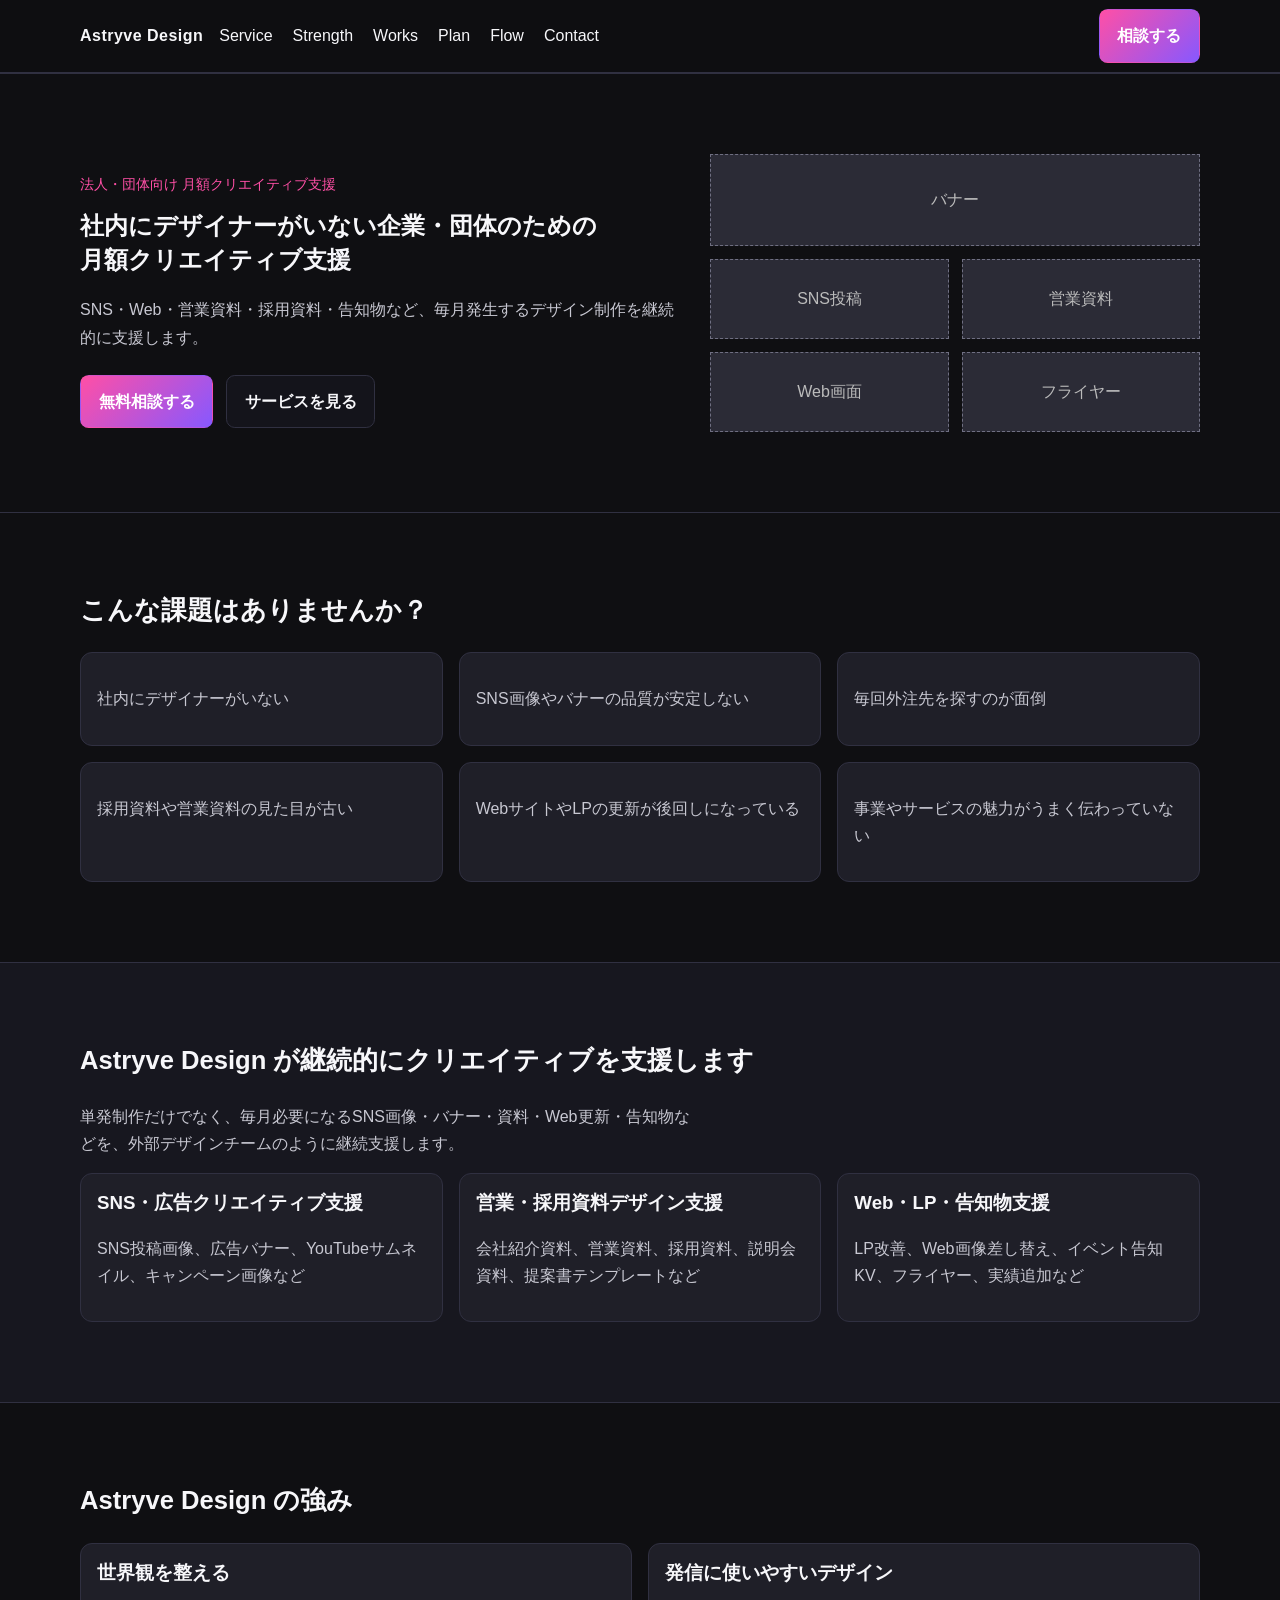
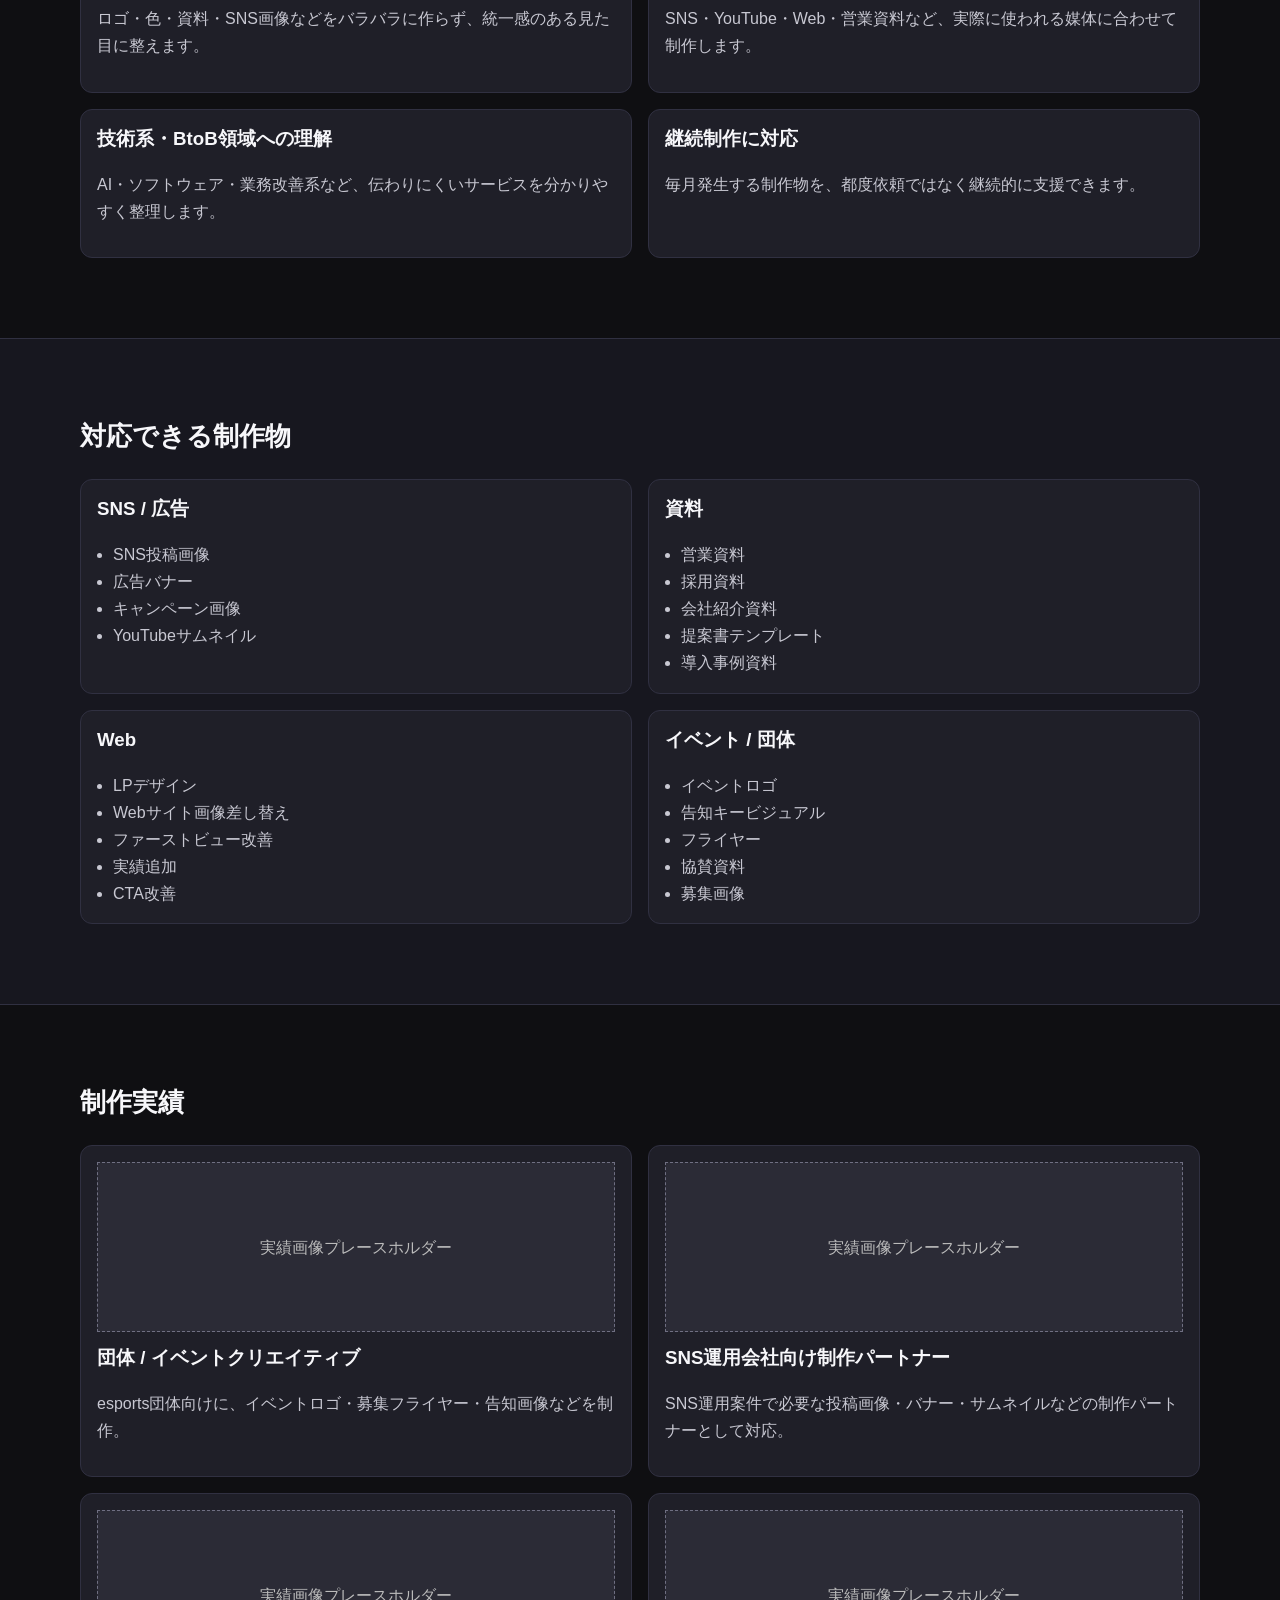
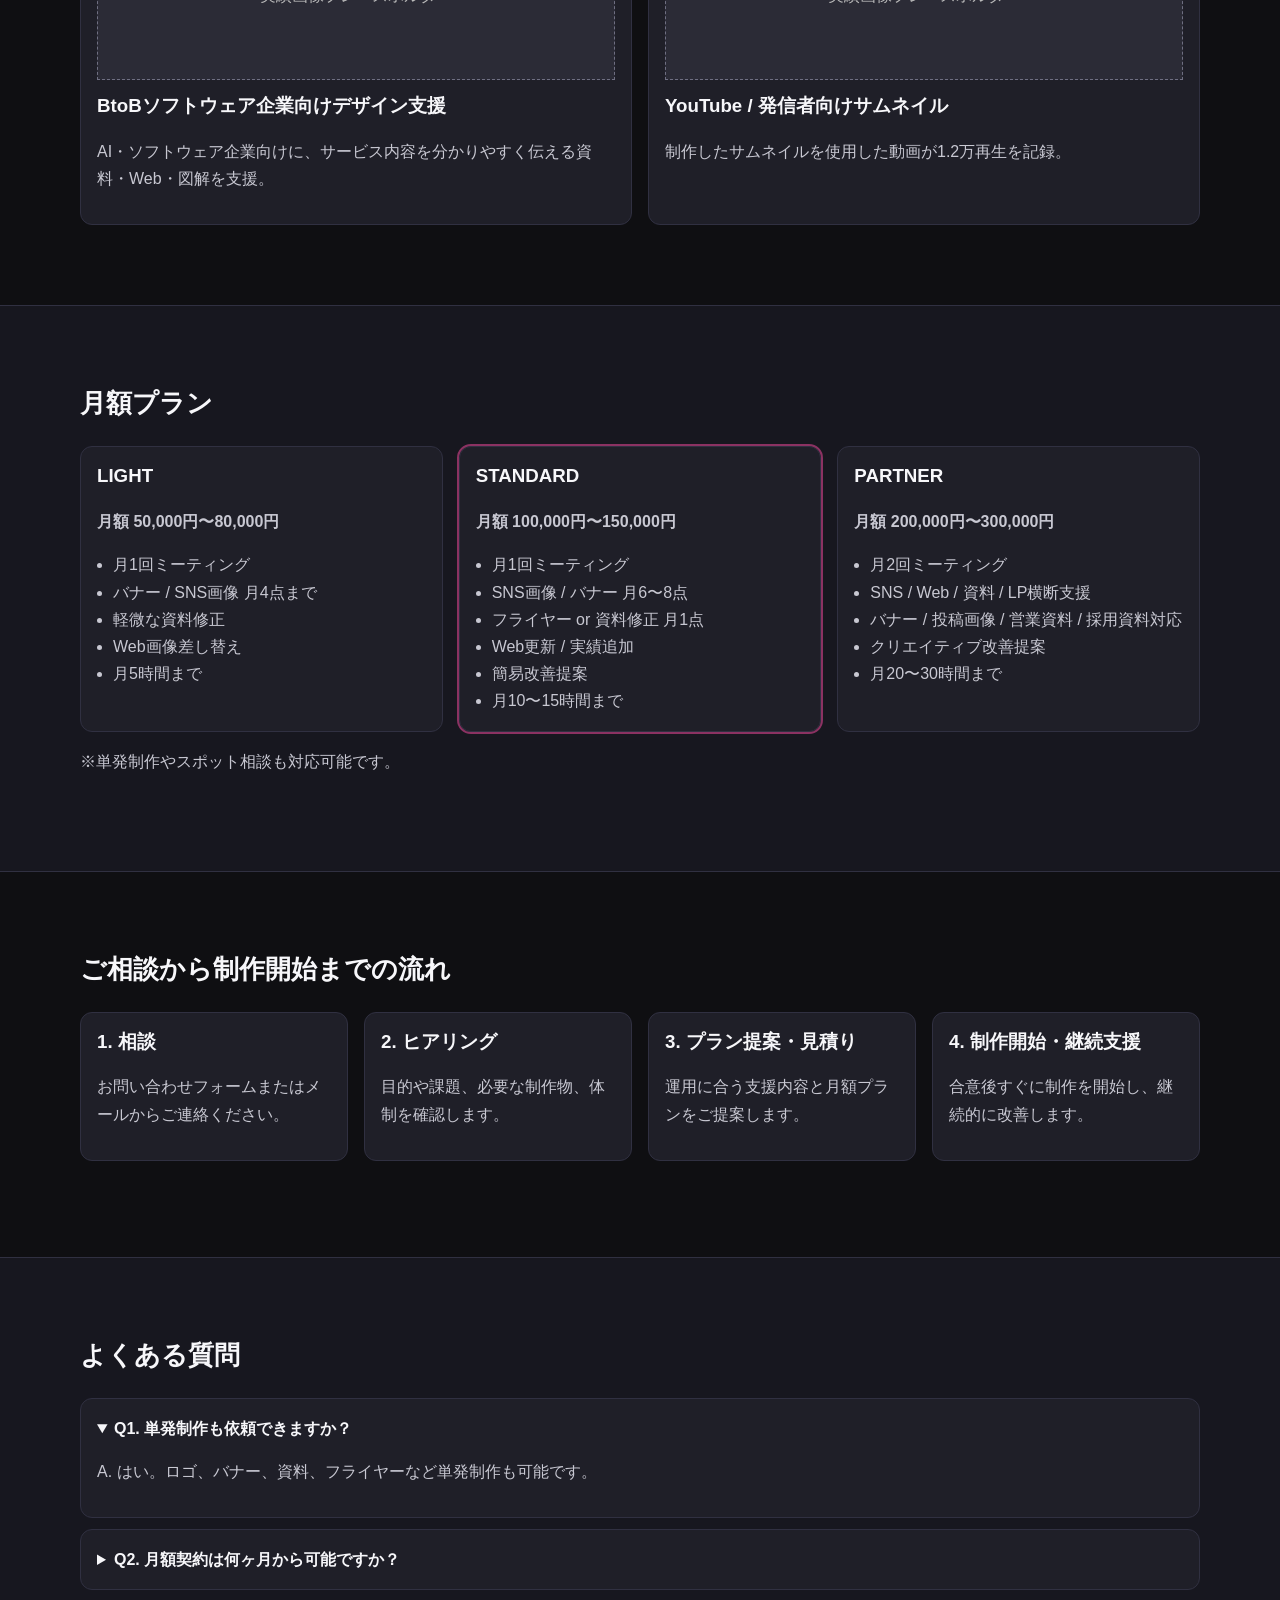
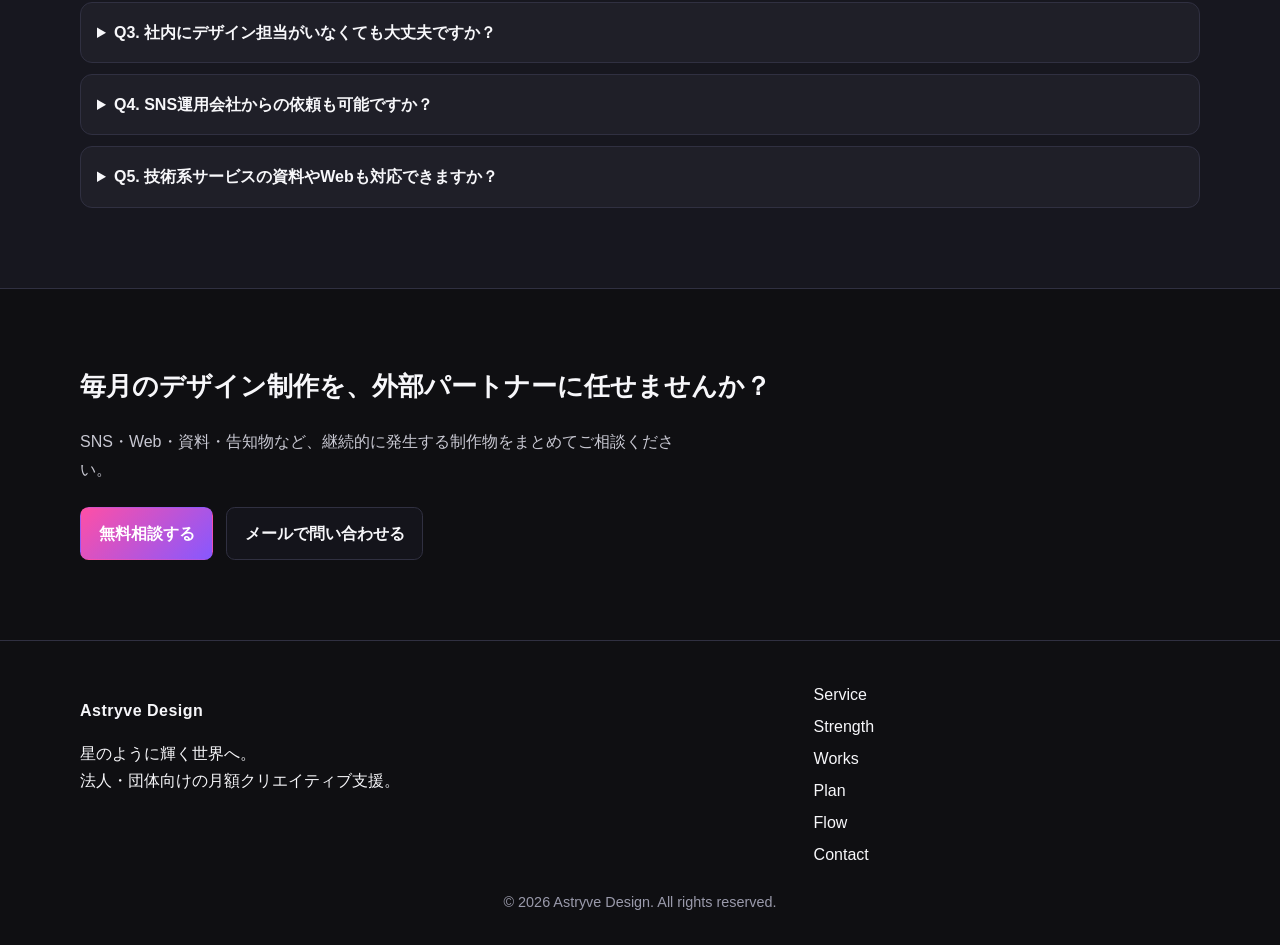
==== index.html @ 78a27aa6 "Add Astryve Design corporate wireframe site" ====
<!DOCTYPE html>
<html lang="ja">
  <head>
    <meta charset="UTF-8" />
    <meta name="viewport" content="width=device-width, initial-scale=1.0" />
    <title>Astryve Design | 法人向け月額クリエイティブ支援</title>
    <meta
      name="description"
      content="Astryve Designは、社内にデザイナーがいない企業・団体向けにSNS・Web・資料・告知物を継続支援するデザインパートナーです。"
    />
    <link rel="stylesheet" href="styles.css" />
  </head>
  <body>
    <!-- Header -->
    <header class="site-header" id="top">
      <div class="container header-inner">
        <a href="#top" class="logo" aria-label="Astryve Design トップへ">Astryve Design</a>

        <button class="menu-toggle" aria-controls="global-nav" aria-expanded="false" aria-label="メニューを開く">
          <span></span><span></span><span></span>
        </button>

        <nav id="global-nav" class="global-nav" aria-label="グローバルナビゲーション">
          <ul>
            <li><a href="#service">Service</a></li>
            <li><a href="#strength">Strength</a></li>
            <li><a href="#works">Works</a></li>
            <li><a href="#plan">Plan</a></li>
            <li><a href="#flow">Flow</a></li>
            <li><a href="#contact">Contact</a></li>
          </ul>
        </nav>

        <a class="btn btn-primary btn-header" href="#contact">相談する</a>
      </div>
    </header>

    <main>
      <!-- Hero -->
      <section class="section hero" aria-labelledby="hero-title">
        <div class="container hero-grid">
          <div>
            <p class="eyebrow">法人・団体向け 月額クリエイティブ支援</p>
            <h1 id="hero-title">社内にデザイナーがいない企業・団体のための<br />月額クリエイティブ支援</h1>
            <p class="lead">
              SNS・Web・営業資料・採用資料・告知物など、毎月発生するデザイン制作を継続的に支援します。
            </p>
            <div class="cta-group">
              <a class="btn btn-primary" href="#contact">無料相談する</a>
              <a class="btn btn-secondary" href="#service">サービスを見る</a>
            </div>
          </div>

          <div class="hero-visual" aria-label="制作物のプレースホルダー">
            <div class="placeholder tile">バナー</div>
            <div class="placeholder tile">SNS投稿</div>
            <div class="placeholder tile">営業資料</div>
            <div class="placeholder tile">Web画面</div>
            <div class="placeholder tile">フライヤー</div>
          </div>
        </div>
      </section>

      <!-- Problem -->
      <section class="section" aria-labelledby="problem-title">
        <div class="container">
          <h2 id="problem-title">こんな課題はありませんか？</h2>
          <div class="grid cols-3">
            <article class="card"><p>社内にデザイナーがいない</p></article>
            <article class="card"><p>SNS画像やバナーの品質が安定しない</p></article>
            <article class="card"><p>毎回外注先を探すのが面倒</p></article>
            <article class="card"><p>採用資料や営業資料の見た目が古い</p></article>
            <article class="card"><p>WebサイトやLPの更新が後回しになっている</p></article>
            <article class="card"><p>事業やサービスの魅力がうまく伝わっていない</p></article>
          </div>
        </div>
      </section>

      <!-- Solution -->
      <section class="section section-alt" id="service" aria-labelledby="solution-title">
        <div class="container">
          <h2 id="solution-title">Astryve Design が継続的にクリエイティブを支援します</h2>
          <p class="section-text">単発制作だけでなく、毎月必要になるSNS画像・バナー・資料・Web更新・告知物などを、外部デザインチームのように継続支援します。</p>
          <div class="grid cols-3">
            <article class="card">
              <h3>SNS・広告クリエイティブ支援</h3>
              <p>SNS投稿画像、広告バナー、YouTubeサムネイル、キャンペーン画像など</p>
            </article>
            <article class="card">
              <h3>営業・採用資料デザイン支援</h3>
              <p>会社紹介資料、営業資料、採用資料、説明会資料、提案書テンプレートなど</p>
            </article>
            <article class="card">
              <h3>Web・LP・告知物支援</h3>
              <p>LP改善、Web画像差し替え、イベント告知KV、フライヤー、実績追加など</p>
            </article>
          </div>
        </div>
      </section>

      <section class="section" id="strength" aria-labelledby="strength-title">
        <div class="container">
          <h2 id="strength-title">Astryve Design の強み</h2>
          <div class="grid cols-2">
            <article class="card"><h3>世界観を整える</h3><p>ロゴ・色・資料・SNS画像などをバラバラに作らず、統一感のある見た目に整えます。</p></article>
            <article class="card"><h3>発信に使いやすいデザイン</h3><p>SNS・YouTube・Web・営業資料など、実際に使われる媒体に合わせて制作します。</p></article>
            <article class="card"><h3>技術系・BtoB領域への理解</h3><p>AI・ソフトウェア・業務改善系など、伝わりにくいサービスを分かりやすく整理します。</p></article>
            <article class="card"><h3>継続制作に対応</h3><p>毎月発生する制作物を、都度依頼ではなく継続的に支援できます。</p></article>
          </div>
        </div>
      </section>

      <section class="section section-alt" aria-labelledby="detail-title">
        <div class="container">
          <h2 id="detail-title">対応できる制作物</h2>
          <div class="grid cols-2">
            <article class="card"><h3>SNS / 広告</h3><ul><li>SNS投稿画像</li><li>広告バナー</li><li>キャンペーン画像</li><li>YouTubeサムネイル</li></ul></article>
            <article class="card"><h3>資料</h3><ul><li>営業資料</li><li>採用資料</li><li>会社紹介資料</li><li>提案書テンプレート</li><li>導入事例資料</li></ul></article>
            <article class="card"><h3>Web</h3><ul><li>LPデザイン</li><li>Webサイト画像差し替え</li><li>ファーストビュー改善</li><li>実績追加</li><li>CTA改善</li></ul></article>
            <article class="card"><h3>イベント / 団体</h3><ul><li>イベントロゴ</li><li>告知キービジュアル</li><li>フライヤー</li><li>協賛資料</li><li>募集画像</li></ul></article>
          </div>
        </div>
      </section>

      <section class="section" id="works" aria-labelledby="works-title">
        <div class="container">
          <h2 id="works-title">制作実績</h2>
          <div class="grid cols-2">
            <article class="card work-card"><div class="placeholder media">実績画像プレースホルダー</div><h3>団体 / イベントクリエイティブ</h3><p>esports団体向けに、イベントロゴ・募集フライヤー・告知画像などを制作。</p></article>
            <article class="card work-card"><div class="placeholder media">実績画像プレースホルダー</div><h3>SNS運用会社向け制作パートナー</h3><p>SNS運用案件で必要な投稿画像・バナー・サムネイルなどの制作パートナーとして対応。</p></article>
            <article class="card work-card"><div class="placeholder media">実績画像プレースホルダー</div><h3>BtoBソフトウェア企業向けデザイン支援</h3><p>AI・ソフトウェア企業向けに、サービス内容を分かりやすく伝える資料・Web・図解を支援。</p></article>
            <article class="card work-card"><div class="placeholder media">実績画像プレースホルダー</div><h3>YouTube / 発信者向けサムネイル</h3><p>制作したサムネイルを使用した動画が1.2万再生を記録。</p></article>
          </div>
        </div>
      </section>

      <section class="section section-alt" id="plan" aria-labelledby="plan-title">
        <div class="container">
          <h2 id="plan-title">月額プラン</h2>
          <div class="grid cols-3">
            <article class="card plan-card"><h3>LIGHT</h3><p class="price">月額 50,000円〜80,000円</p><ul><li>月1回ミーティング</li><li>バナー / SNS画像 月4点まで</li><li>軽微な資料修正</li><li>Web画像差し替え</li><li>月5時間まで</li></ul></article>
            <article class="card plan-card featured"><h3>STANDARD</h3><p class="price">月額 100,000円〜150,000円</p><ul><li>月1回ミーティング</li><li>SNS画像 / バナー 月6〜8点</li><li>フライヤー or 資料修正 月1点</li><li>Web更新 / 実績追加</li><li>簡易改善提案</li><li>月10〜15時間まで</li></ul></article>
            <article class="card plan-card"><h3>PARTNER</h3><p class="price">月額 200,000円〜300,000円</p><ul><li>月2回ミーティング</li><li>SNS / Web / 資料 / LP横断支援</li><li>バナー / 投稿画像 / 営業資料 / 採用資料対応</li><li>クリエイティブ改善提案</li><li>月20〜30時間まで</li></ul></article>
          </div>
          <p class="section-text">※単発制作やスポット相談も対応可能です。</p>
        </div>
      </section>

      <section class="section" id="flow" aria-labelledby="flow-title">
        <div class="container">
          <h2 id="flow-title">ご相談から制作開始までの流れ</h2>
          <ol class="flow-list">
            <li class="card"><h3>1. 相談</h3><p>お問い合わせフォームまたはメールからご連絡ください。</p></li>
            <li class="card"><h3>2. ヒアリング</h3><p>目的や課題、必要な制作物、体制を確認します。</p></li>
            <li class="card"><h3>3. プラン提案・見積り</h3><p>運用に合う支援内容と月額プランをご提案します。</p></li>
            <li class="card"><h3>4. 制作開始・継続支援</h3><p>合意後すぐに制作を開始し、継続的に改善します。</p></li>
          </ol>
        </div>
      </section>

      <section class="section section-alt" aria-labelledby="faq-title">
        <div class="container">
          <h2 id="faq-title">よくある質問</h2>
          <div class="faq-list">
            <details class="card" open><summary>Q1. 単発制作も依頼できますか？</summary><p>A. はい。ロゴ、バナー、資料、フライヤーなど単発制作も可能です。</p></details>
            <details class="card"><summary>Q2. 月額契約は何ヶ月から可能ですか？</summary><p>A. 初回は1ヶ月から相談可能です。継続前提の場合は3ヶ月単位を推奨します。</p></details>
            <details class="card"><summary>Q3. 社内にデザイン担当がいなくても大丈夫ですか？</summary><p>A. はい。目的や必要な制作物の整理からサポートします。</p></details>
            <details class="card"><summary>Q4. SNS運用会社からの依頼も可能ですか？</summary><p>A. はい。クライアント案件の制作パートナーとしても対応可能です。</p></details>
            <details class="card"><summary>Q5. 技術系サービスの資料やWebも対応できますか？</summary><p>A. はい。AI・ソフトウェア・BtoB領域の内容整理や図解も対応可能です。</p></details>
          </div>
        </div>
      </section>

      <section class="section contact-cta" id="contact" aria-labelledby="contact-title">
        <div class="container">
          <h2 id="contact-title">毎月のデザイン制作を、外部パートナーに任せませんか？</h2>
          <p class="section-text">SNS・Web・資料・告知物など、継続的に発生する制作物をまとめてご相談ください。</p>
          <div class="cta-group">
            <a class="btn btn-primary" href="#top">無料相談する</a>
            <a class="btn btn-secondary" href="mailto:astryve.design@example.com">メールで問い合わせる</a>
          </div>
        </div>
      </section>
    </main>

    <footer class="site-footer">
      <div class="container footer-grid">
        <div>
          <p class="logo">Astryve Design</p>
          <p>星のように輝く世界へ。<br />法人・団体向けの月額クリエイティブ支援。</p>
        </div>
        <nav aria-label="フッターナビゲーション">
          <ul>
            <li><a href="#service">Service</a></li>
            <li><a href="#strength">Strength</a></li>
            <li><a href="#works">Works</a></li>
            <li><a href="#plan">Plan</a></li>
            <li><a href="#flow">Flow</a></li>
            <li><a href="#contact">Contact</a></li>
          </ul>
        </nav>
      </div>
      <p class="copyright">© 2026 Astryve Design. All rights reserved.</p>
    </footer>

    <script src="script.js"></script>
  </body>
</html>
---- styles.css ----
:root {
  --bg: #0f0f12;
  --bg-alt: #17171f;
  --text: #f7f7fa;
  --muted: #c8c8d2;
  --line: #303041;
  --accent: #ff4fa6;
  --accent-sub: #8758ff;
  --placeholder: #2b2b36;
  --card: #1f1f28;
}

* { box-sizing: border-box; }
body {
  margin: 0;
  font-family: "Noto Sans JP", "Hiragino Kaku Gothic ProN", sans-serif;
  background: var(--bg);
  color: var(--text);
  line-height: 1.7;
}
a { color: inherit; text-decoration: none; }
.container { width: min(1120px, 92%); margin: 0 auto; }
.section { padding: 5rem 0; border-top: 1px solid var(--line); }
.section-alt { background: var(--bg-alt); }
h1, h2, h3 { line-height: 1.4; margin-top: 0; }
h2 { margin-bottom: 1.5rem; font-size: clamp(1.5rem, 2vw, 2rem); }
.section-text, .lead { color: var(--muted); max-width: 70ch; }

.site-header { position: sticky; top: 0; background: rgba(15,15,18,.95); border-bottom: 1px solid var(--line); z-index: 20; }
.header-inner { display: flex; align-items: center; gap: 1rem; min-height: 72px; }
.logo { font-weight: 700; letter-spacing: .03em; }
.global-nav ul { display: flex; list-style: none; gap: 1.25rem; margin: 0; padding: 0; }
.btn { display: inline-block; padding: .75rem 1.1rem; border: 1px solid transparent; border-radius: .55rem; font-weight: 600; }
.btn-primary { background: linear-gradient(135deg, var(--accent), var(--accent-sub)); color: #fff; }
.btn-secondary { border-color: var(--line); background: #14141b; }
.btn-header { margin-left: auto; }

.hero-grid { display: grid; grid-template-columns: 1.1fr .9fr; gap: 2rem; align-items: center; }
.eyebrow { color: var(--accent); font-size: .9rem; margin-bottom: .8rem; }
.cta-group { display: flex; gap: .8rem; flex-wrap: wrap; margin-top: 1.5rem; }

.hero-visual { display: grid; grid-template-columns: repeat(2,1fr); gap: .8rem; }
.placeholder { border: 1px dashed #6f6f82; background: var(--placeholder); color: #bbb; text-align: center; }
.tile { min-height: 80px; display: grid; place-items: center; }
.tile:first-child { grid-column: 1 / -1; min-height: 92px; }

.grid { display: grid; gap: 1rem; }
.cols-2 { grid-template-columns: repeat(2, 1fr); }
.cols-3 { grid-template-columns: repeat(3, 1fr); }
.card { background: var(--card); border: 1px solid var(--line); border-radius: .75rem; padding: 1rem; }
.card p, .card li { color: var(--muted); }
.card ul { margin: .6rem 0 0; padding-left: 1rem; }
.media { min-height: 170px; display: grid; place-items: center; margin-bottom: .8rem; }
.price { color: var(--accent); font-weight: 700; }
.featured { outline: 2px solid rgba(255,79,166,.5); }
.flow-list { list-style: none; padding: 0; display: grid; grid-template-columns: repeat(4, 1fr); gap: 1rem; }
.faq-list { display: grid; gap: .7rem; }
summary { cursor: pointer; font-weight: 600; }
.site-footer { border-top: 1px solid var(--line); padding: 2.5rem 0 1rem; }
.footer-grid { display: grid; grid-template-columns: 1.3fr .7fr; gap: 1rem; }
.site-footer ul { list-style: none; margin: 0; padding: 0; display: grid; gap: .3rem; }
.copyright { text-align: center; color: #9a9aab; margin-top: 1.4rem; font-size: .9rem; }

.menu-toggle {
  display: none; background: transparent; border: 1px solid var(--line);
  border-radius: .5rem; width: 44px; height: 44px; padding: .5rem;
}
.menu-toggle span { display: block; width: 100%; height: 2px; background: #fff; margin: 5px 0; }

@media (max-width: 960px) {
  .cols-3 { grid-template-columns: repeat(2, 1fr); }
  .flow-list { grid-template-columns: repeat(2, 1fr); }
  .hero-grid { grid-template-columns: 1fr; }
}

@media (max-width: 760px) {
  .section { padding: 3.5rem 0; }
  .cols-2, .cols-3, .flow-list, .footer-grid { grid-template-columns: 1fr; }
  .menu-toggle { display: block; margin-left: auto; }
  .btn-header { display: none; }
  .global-nav {
    position: absolute; top: 72px; left: 0; right: 0;
    background: #13131a; border-bottom: 1px solid var(--line);
    display: none;
  }
  .global-nav ul { flex-direction: column; padding: 1rem 4%; }
  .global-nav.open { display: block; }
}
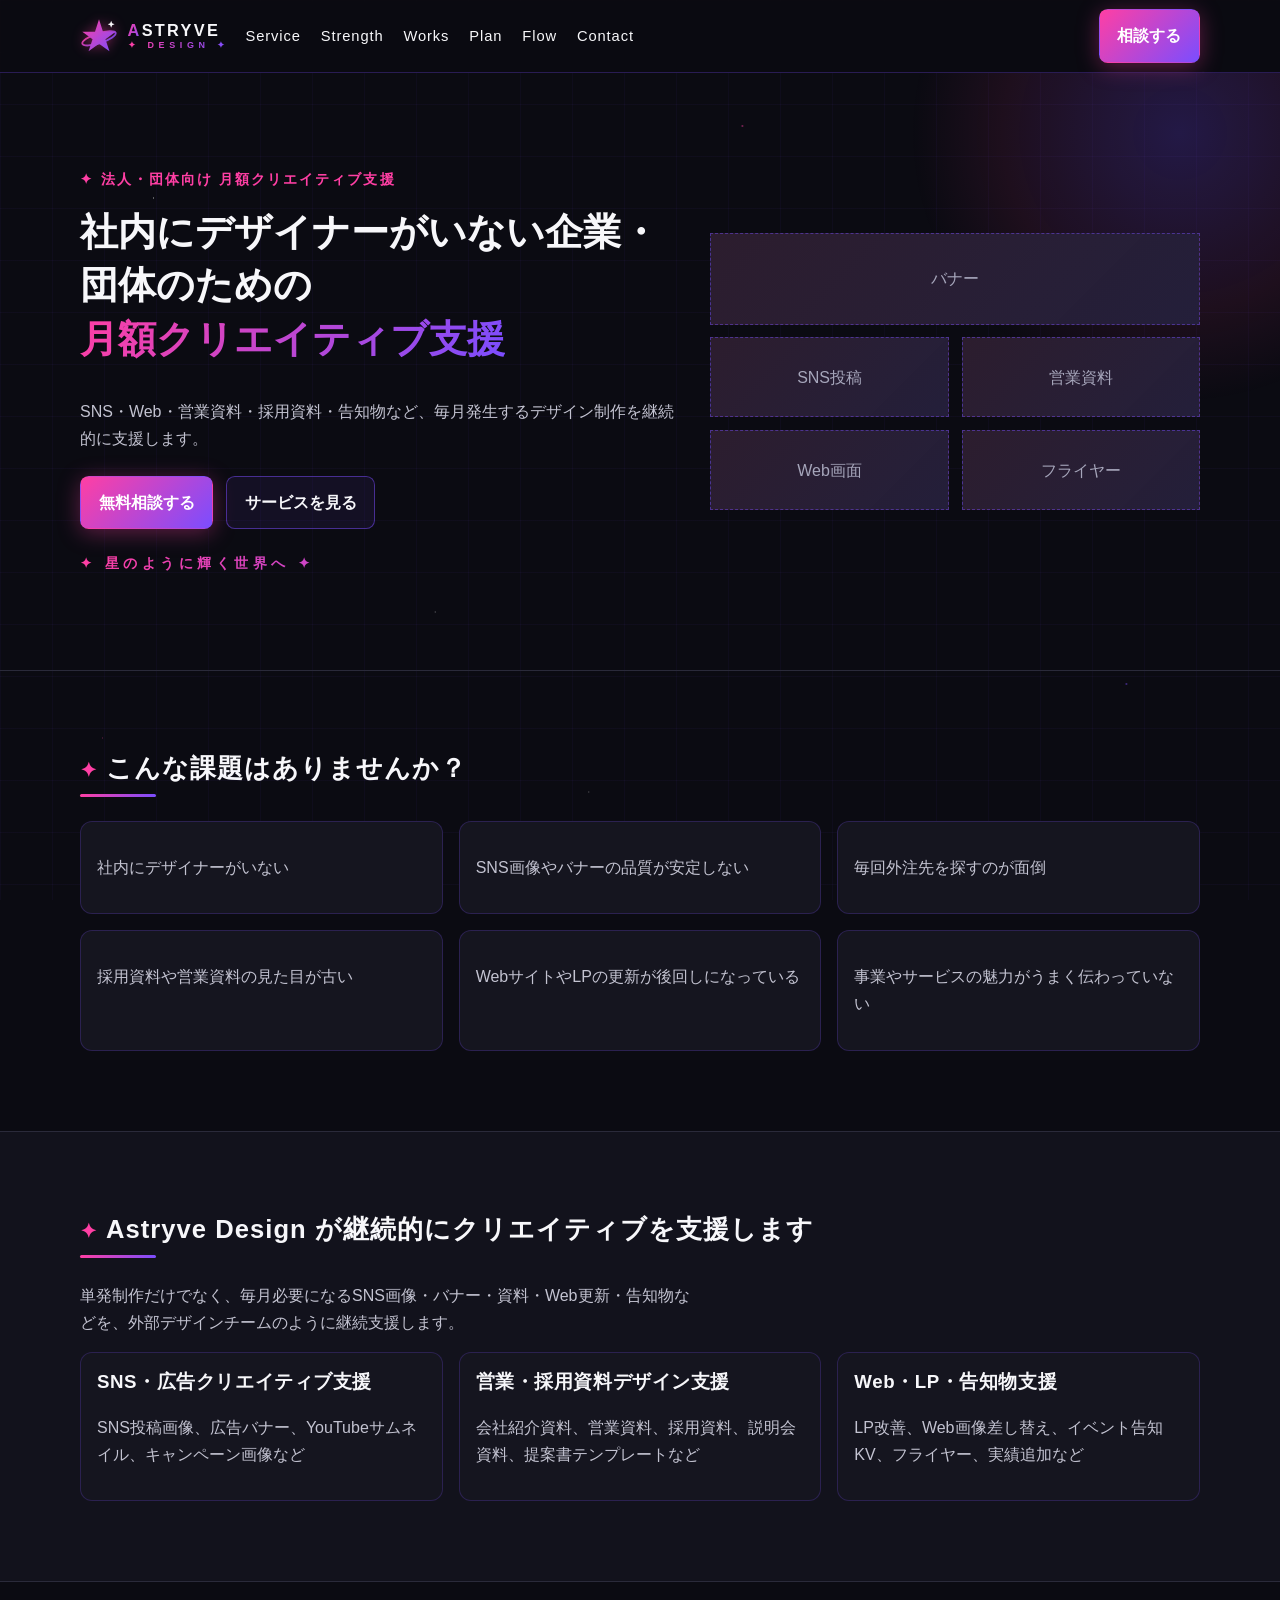
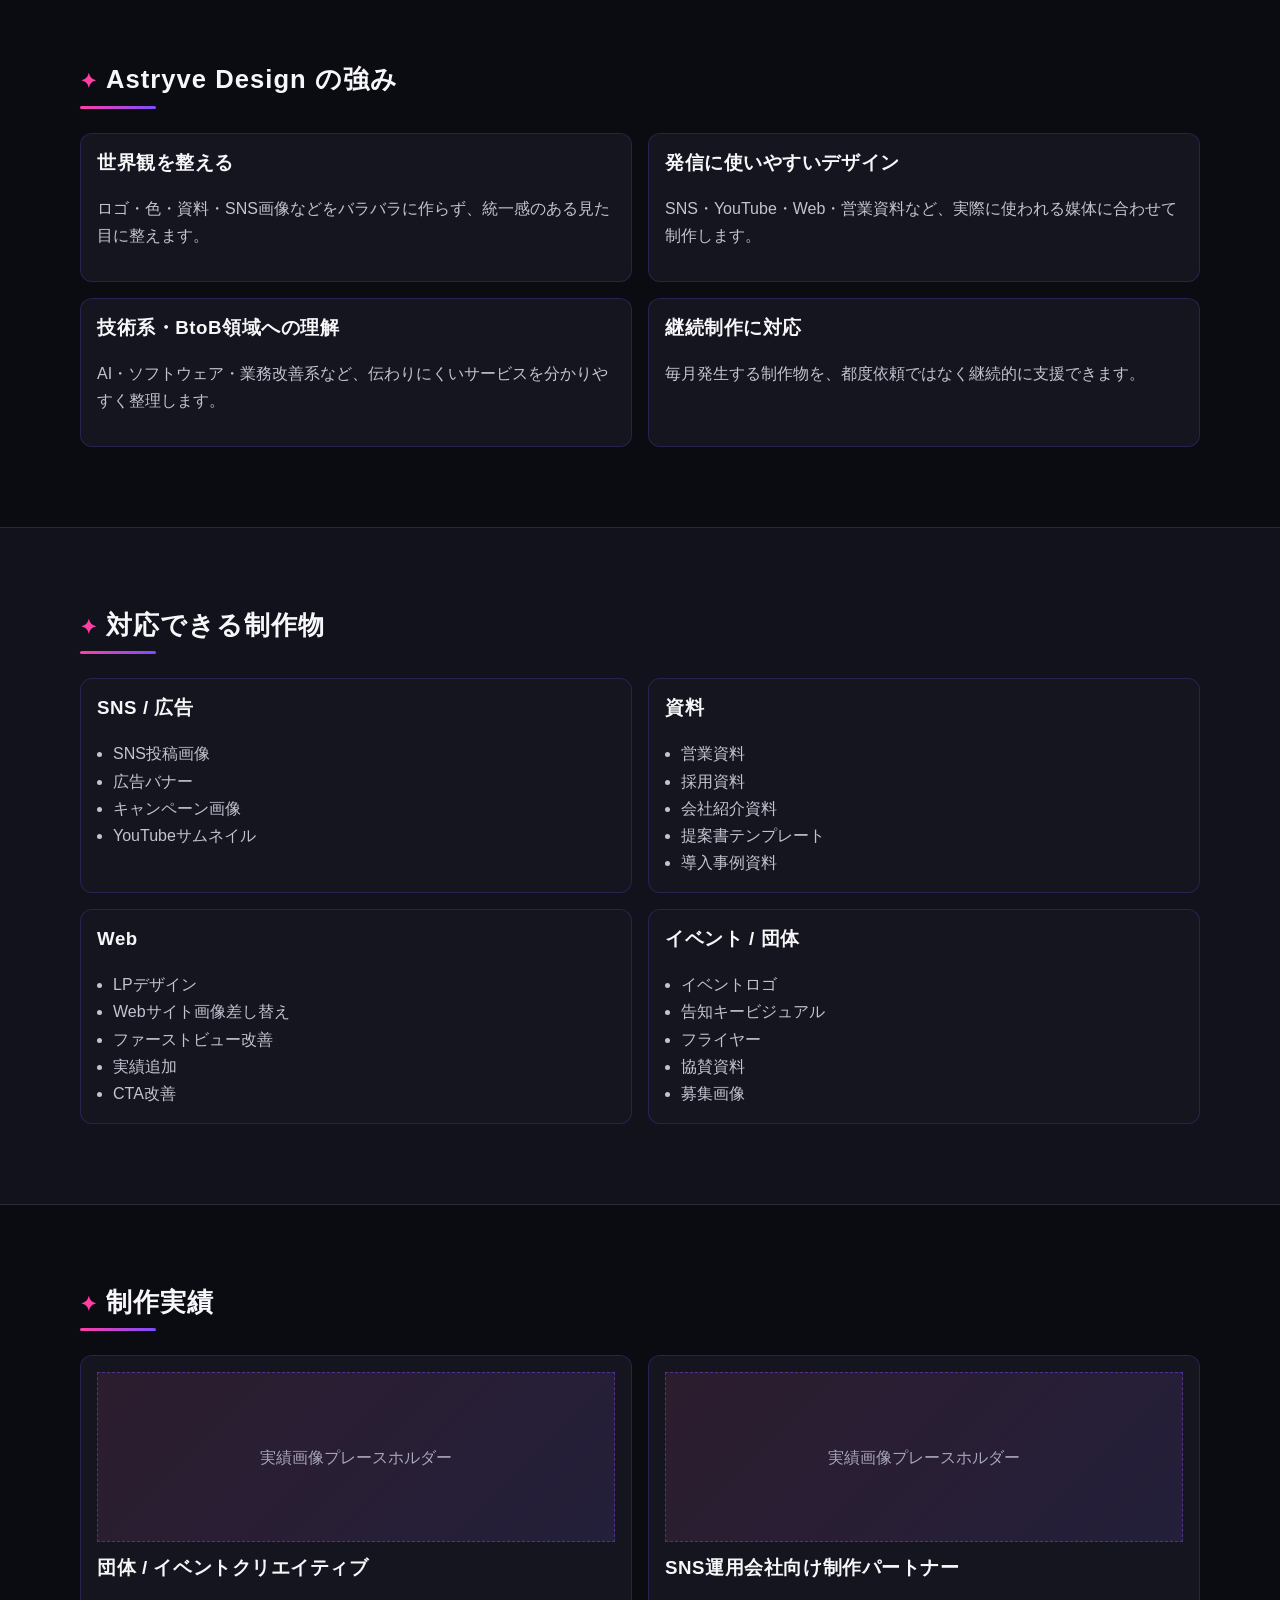
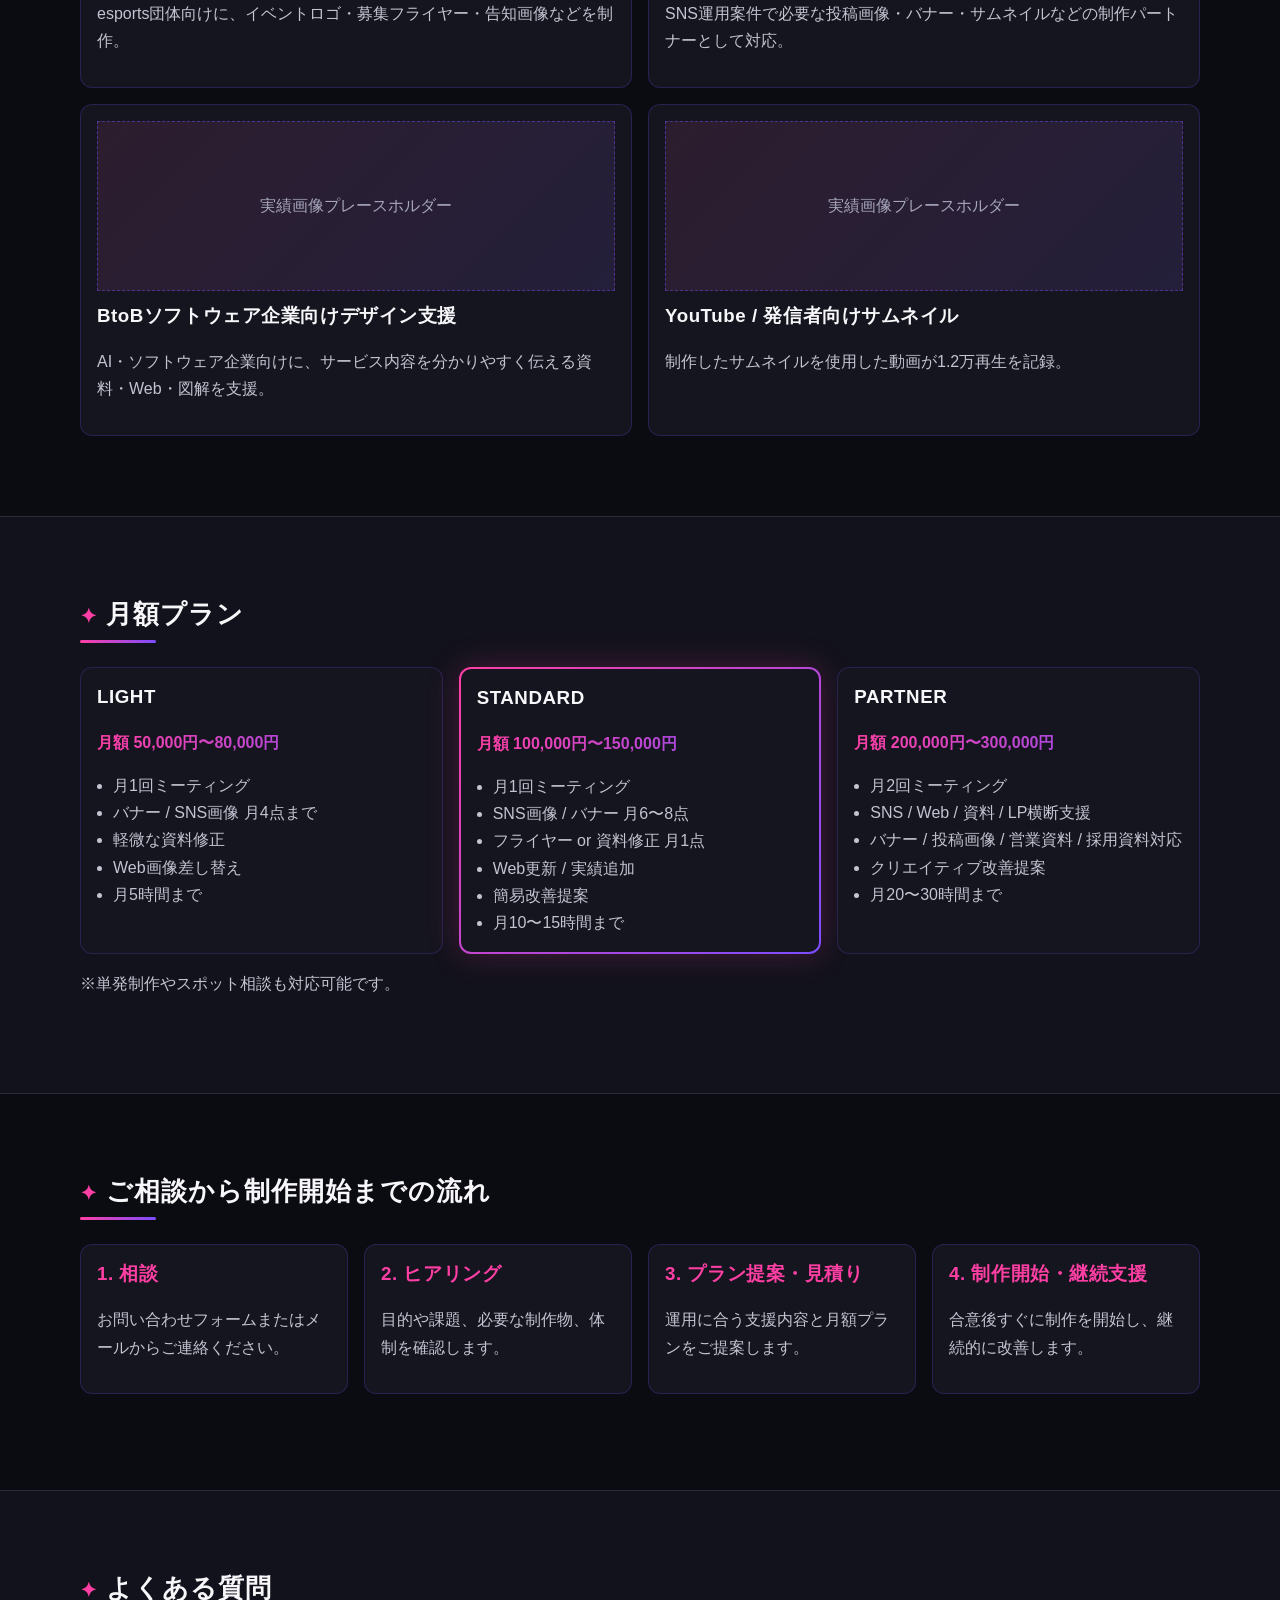
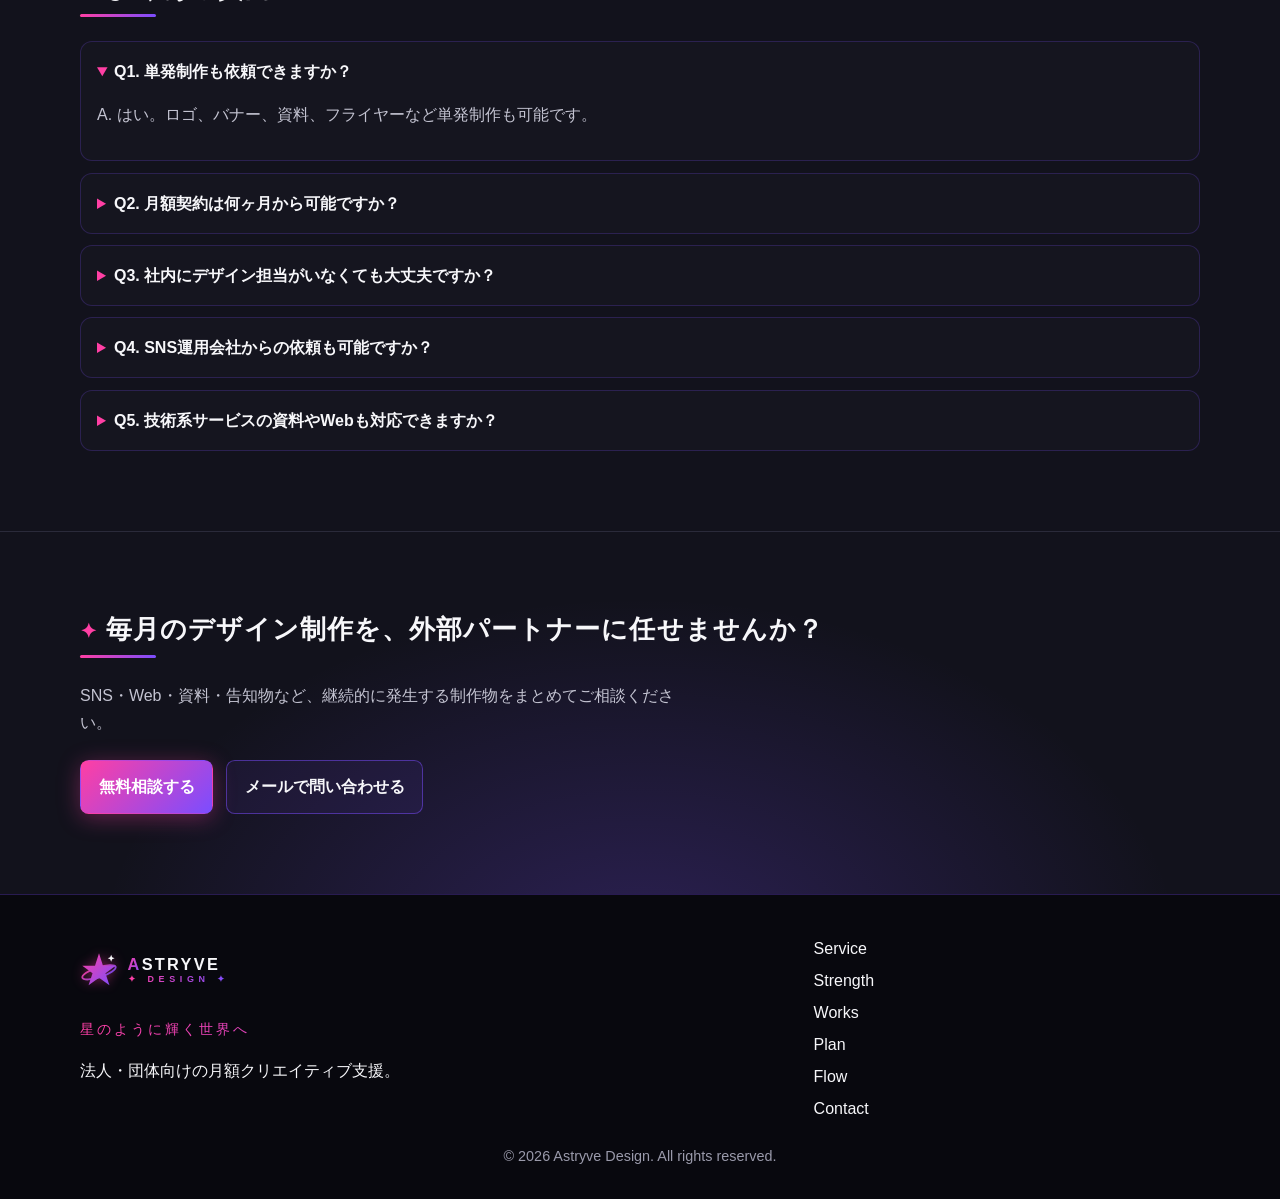
==== commit e3336193: "Apply Astryve Design brand kit theme to corporate site - Add brand.css (index.html only; portfolio u" ====
--- a/index.html
+++ b/index.html
@@ -9,12 +9,32 @@
       content="Astryve Designは、社内にデザイナーがいない企業・団体向けにSNS・Web・資料・告知物を継続支援するデザインパートナーです。"
     />
     <link rel="stylesheet" href="styles.css" />
+    <link rel="stylesheet" href="brand.css" />
   </head>
-  <body>
+  <body class="brand">
+    <svg width="0" height="0" style="position:absolute" aria-hidden="true">
+      <defs>
+        <linearGradient id="astryve-grad" x1="0%" y1="0%" x2="100%" y2="100%">
+          <stop offset="0%" stop-color="#ff3fa4" />
+          <stop offset="100%" stop-color="#7b4dff" />
+        </linearGradient>
+      </defs>
+      <symbol id="astryve-star" viewBox="0 0 100 100">
+        <ellipse cx="50" cy="56" rx="46" ry="13" transform="rotate(-18 50 56)" fill="none" stroke="url(#astryve-grad)" stroke-width="5" opacity=".9" />
+        <path d="M50 6 L60.5 38.5 L94 38.5 L67 58.5 L77.5 90 L50 70.5 L22.5 90 L33 58.5 L6 38.5 L39.5 38.5 Z" fill="url(#astryve-grad)" />
+        <path d="M82 10 l2.6 6.4 6.4 2.6 -6.4 2.6 -2.6 6.4 -2.6 -6.4 -6.4 -2.6 6.4 -2.6 z" fill="#f7f7fa" />
+      </symbol>
+    </svg>
     <!-- Header -->
     <header class="site-header" id="top">
       <div class="container header-inner">
-        <a href="#top" class="logo" aria-label="Astryve Design トップへ">Astryve Design</a>
+        <a href="#top" class="logo brand-logo" aria-label="Astryve Design トップへ">
+          <svg class="brand-mark" aria-hidden="true"><use href="#astryve-star" /></svg>
+          <span class="brand-text">
+            <span class="brand-name"><span class="grad">A</span>STRYVE</span>
+            <span class="brand-sub">DESIGN</span>
+          </span>
+        </a>
 
         <button class="menu-toggle" aria-controls="global-nav" aria-expanded="false" aria-label="メニューを開く">
           <span></span><span></span><span></span>
@@ -41,7 +61,7 @@
         <div class="container hero-grid">
           <div>
             <p class="eyebrow">法人・団体向け 月額クリエイティブ支援</p>
-            <h1 id="hero-title">社内にデザイナーがいない企業・団体のための<br />月額クリエイティブ支援</h1>
+            <h1 id="hero-title">社内にデザイナーがいない企業・団体のための<br /><span class="grad">月額クリエイティブ支援</span></h1>
             <p class="lead">
               SNS・Web・営業資料・採用資料・告知物など、毎月発生するデザイン制作を継続的に支援します。
             </p>
@@ -49,6 +69,7 @@
               <a class="btn btn-primary" href="#contact">無料相談する</a>
               <a class="btn btn-secondary" href="#service">サービスを見る</a>
             </div>
+            <p class="hero-tagline">✦ 星のように輝く世界へ ✦</p>
           </div>
 
           <div class="hero-visual" aria-label="制作物のプレースホルダー">
@@ -177,7 +198,7 @@
           <p class="section-text">SNS・Web・資料・告知物など、継続的に発生する制作物をまとめてご相談ください。</p>
           <div class="cta-group">
             <a class="btn btn-primary" href="#top">無料相談する</a>
-            <a class="btn btn-secondary" href="mailto:astryve.design@example.com">メールで問い合わせる</a>
+            <a class="btn btn-secondary" id="mail-link">メールで問い合わせる</a>
           </div>
         </div>
       </section>
@@ -186,8 +207,15 @@
     <footer class="site-footer">
       <div class="container footer-grid">
         <div>
-          <p class="logo">Astryve Design</p>
-          <p>星のように輝く世界へ。<br />法人・団体向けの月額クリエイティブ支援。</p>
+          <p class="logo brand-logo">
+            <svg class="brand-mark" aria-hidden="true"><use href="#astryve-star" /></svg>
+            <span class="brand-text">
+              <span class="brand-name"><span class="grad">A</span>STRYVE</span>
+              <span class="brand-sub">DESIGN</span>
+            </span>
+          </p>
+          <p class="footer-tagline grad">星のように輝く世界へ</p>
+          <p>法人・団体向けの月額クリエイティブ支援。</p>
         </div>
         <nav aria-label="フッターナビゲーション">
           <ul>
--- a/styles.css
+++ b/styles.css
@@ -11,18 +11,22 @@
 }
 
 * { box-sizing: border-box; }
+html { -webkit-text-size-adjust: 100%; }
 body {
   margin: 0;
   font-family: "Noto Sans JP", "Hiragino Kaku Gothic ProN", sans-serif;
   background: var(--bg);
   color: var(--text);
   line-height: 1.7;
+  overflow-x: hidden;
 }
+img { max-width: 100%; height: auto; }
 a { color: inherit; text-decoration: none; }
 .container { width: min(1120px, 92%); margin: 0 auto; }
 .section { padding: 5rem 0; border-top: 1px solid var(--line); }
 .section-alt { background: var(--bg-alt); }
-h1, h2, h3 { line-height: 1.4; margin-top: 0; }
+h1, h2, h3 { line-height: 1.4; margin-top: 0; overflow-wrap: break-word; }
+h1 { font-size: clamp(1.6rem, 5vw, 2.4rem); }
 h2 { margin-bottom: 1.5rem; font-size: clamp(1.5rem, 2vw, 2rem); }
 .section-text, .lead { color: var(--muted); max-width: 70ch; }
 
@@ -86,3 +90,14 @@
   .global-nav ul { flex-direction: column; padding: 1rem 4%; }
   .global-nav.open { display: block; }
 }
+
+@media (max-width: 480px) {
+  .section { padding: 2.75rem 0; }
+  .cta-group { flex-direction: column; align-items: stretch; }
+  .cta-group .btn { text-align: center; }
+  .hero-visual { grid-template-columns: 1fr; }
+  .tile:first-child { min-height: 80px; }
+  .media { min-height: 130px; }
+  .container { width: 90%; }
+  .price { font-size: .95rem; }
+}
--- a/brand.css
+++ b/brand.css
@@ -0,0 +1,243 @@
+/* ===============================================
+   Astryve Design ブランドテーマ（index.html 専用）
+   Brand kit: #FF3FA4 / #7B4DFF / #0B0B12 / #1A1A24 / #F7F7FA
+   =============================================== */
+
+.brand {
+  --bg: #0b0b12;
+  --bg-alt: #12121c;
+  --text: #f7f7fa;
+  --muted: #c3c3d1;
+  --line: #2a2a3a;
+  --accent: #ff3fa4;
+  --accent-sub: #7b4dff;
+  --placeholder: #1a1a24;
+  --card: #15151f;
+}
+
+/* --- 星空 + ブループリントグリッドの背景レイヤー --- */
+.brand::before {
+  content: "";
+  position: fixed;
+  inset: 0;
+  z-index: -1;
+  pointer-events: none;
+  background-image:
+    radial-gradient(1px 1px at 12% 22%, rgba(247, 247, 250, 0.7), transparent 100%),
+    radial-gradient(1px 1px at 34% 68%, rgba(247, 247, 250, 0.4), transparent 100%),
+    radial-gradient(1.5px 1.5px at 58% 14%, rgba(255, 63, 164, 0.6), transparent 100%),
+    radial-gradient(1px 1px at 72% 42%, rgba(247, 247, 250, 0.5), transparent 100%),
+    radial-gradient(1.5px 1.5px at 88% 76%, rgba(123, 77, 255, 0.6), transparent 100%),
+    radial-gradient(1px 1px at 46% 88%, rgba(247, 247, 250, 0.35), transparent 100%),
+    radial-gradient(1px 1px at 8% 82%, rgba(255, 63, 164, 0.4), transparent 100%),
+    radial-gradient(1.5px 1.5px at 94% 8%, rgba(247, 247, 250, 0.5), transparent 100%),
+    linear-gradient(rgba(123, 77, 255, 0.045) 1px, transparent 1px),
+    linear-gradient(90deg, rgba(123, 77, 255, 0.045) 1px, transparent 1px);
+  background-size:
+    auto, auto, auto, auto, auto, auto, auto, auto,
+    52px 52px, 52px 52px;
+}
+
+/* --- グラデーションテキスト共通 --- */
+.brand .grad {
+  background: linear-gradient(120deg, var(--accent), var(--accent-sub));
+  -webkit-background-clip: text;
+  background-clip: text;
+  color: transparent;
+}
+
+/* --- ロゴロックアップ --- */
+.brand .brand-logo {
+  display: inline-flex;
+  align-items: center;
+  gap: 0.6rem;
+}
+.brand .brand-mark {
+  width: 38px;
+  height: 38px;
+  flex: none;
+  filter: drop-shadow(0 0 6px rgba(255, 63, 164, 0.45));
+}
+.brand .brand-text {
+  display: grid;
+  line-height: 1.15;
+}
+.brand .brand-name {
+  font-weight: 800;
+  letter-spacing: 0.14em;
+  font-size: 1.02rem;
+}
+.brand .brand-sub {
+  font-size: 0.56rem;
+  letter-spacing: 0.52em;
+  font-weight: 600;
+  background: linear-gradient(90deg, var(--accent), var(--accent-sub));
+  -webkit-background-clip: text;
+  background-clip: text;
+  color: transparent;
+}
+.brand .brand-sub::before { content: "\2726\0020"; }
+.brand .brand-sub::after { content: "\0020\2726"; }
+
+/* --- ヘッダー --- */
+.brand .site-header {
+  background: rgba(11, 11, 18, 0.92);
+  backdrop-filter: blur(8px);
+  border-bottom: 1px solid rgba(123, 77, 255, 0.28);
+}
+.brand .global-nav a {
+  font-size: 0.92rem;
+  letter-spacing: 0.06em;
+  transition: color 0.2s;
+}
+.brand .global-nav a:hover { color: var(--accent); }
+
+/* --- 見出し（ブランドキットのラベル風装飾） --- */
+.brand h2 {
+  position: relative;
+  padding-bottom: 0.65rem;
+  letter-spacing: 0.04em;
+}
+.brand h2::before {
+  content: "\2726";
+  color: var(--accent);
+  margin-right: 0.5rem;
+  font-size: 0.8em;
+}
+.brand h2::after {
+  content: "";
+  position: absolute;
+  left: 0;
+  bottom: 0;
+  width: 76px;
+  height: 3px;
+  border-radius: 2px;
+  background: linear-gradient(90deg, var(--accent), var(--accent-sub));
+}
+
+.brand .eyebrow {
+  letter-spacing: 0.14em;
+  font-weight: 600;
+}
+.brand .eyebrow::before {
+  content: "\2726";
+  margin-right: 0.45rem;
+}
+
+/* --- Hero --- */
+.brand .hero {
+  border-top: none;
+  position: relative;
+  overflow: hidden;
+}
+.brand .hero::after {
+  content: "";
+  position: absolute;
+  top: -220px;
+  right: -180px;
+  width: 560px;
+  height: 560px;
+  border-radius: 50%;
+  pointer-events: none;
+  background: radial-gradient(circle, rgba(123, 77, 255, 0.22), rgba(255, 63, 164, 0.08) 45%, transparent 68%);
+}
+.brand .hero .container { position: relative; z-index: 1; }
+.brand .hero-tagline {
+  margin-top: 1.4rem;
+  font-size: 0.88rem;
+  letter-spacing: 0.32em;
+  background: linear-gradient(90deg, var(--accent), var(--accent-sub));
+  -webkit-background-clip: text;
+  background-clip: text;
+  color: transparent;
+  font-weight: 600;
+}
+
+/* --- ボタン --- */
+.brand .btn-primary {
+  background: linear-gradient(135deg, var(--accent), var(--accent-sub));
+  box-shadow: 0 4px 22px rgba(255, 63, 164, 0.35);
+  transition: box-shadow 0.2s, transform 0.2s;
+}
+.brand .btn-primary:hover {
+  box-shadow: 0 6px 30px rgba(255, 63, 164, 0.55);
+  transform: translateY(-1px);
+}
+.brand .btn-secondary {
+  border-color: rgba(123, 77, 255, 0.5);
+  background: rgba(123, 77, 255, 0.08);
+  transition: border-color 0.2s, background 0.2s;
+}
+.brand .btn-secondary:hover {
+  border-color: var(--accent);
+  background: rgba(255, 63, 164, 0.1);
+}
+
+/* --- カード --- */
+.brand .card {
+  border-color: rgba(123, 77, 255, 0.22);
+  transition: border-color 0.25s, box-shadow 0.25s, transform 0.25s;
+}
+.brand .card:hover {
+  border-color: rgba(255, 63, 164, 0.55);
+  box-shadow: 0 0 24px rgba(123, 77, 255, 0.18);
+  transform: translateY(-2px);
+}
+.brand .card h3 { letter-spacing: 0.03em; }
+
+/* --- プレースホルダー --- */
+.brand .placeholder {
+  border-color: rgba(123, 77, 255, 0.45);
+  background:
+    linear-gradient(135deg, rgba(255, 63, 164, 0.08), rgba(123, 77, 255, 0.1)),
+    var(--placeholder);
+  color: #a6a6bb;
+}
+
+/* --- プラン --- */
+.brand .featured {
+  outline: none;
+  border-color: transparent;
+  background:
+    linear-gradient(var(--card), var(--card)) padding-box,
+    linear-gradient(135deg, var(--accent), var(--accent-sub)) border-box;
+  border: 2px solid transparent;
+  box-shadow: 0 0 32px rgba(255, 63, 164, 0.22);
+}
+.brand .price {
+  background: linear-gradient(90deg, var(--accent), var(--accent-sub));
+  -webkit-background-clip: text;
+  background-clip: text;
+  color: transparent;
+}
+
+/* --- FAQ / フロー --- */
+.brand summary::marker { color: var(--accent); }
+.brand .flow-list h3 { color: var(--accent); }
+
+/* --- コンタクトCTA --- */
+.brand .contact-cta {
+  position: relative;
+  overflow: hidden;
+  background:
+    radial-gradient(ellipse at 50% 120%, rgba(123, 77, 255, 0.25), transparent 60%),
+    var(--bg-alt);
+}
+
+/* --- フッター --- */
+.brand .site-footer {
+  border-top: 1px solid rgba(123, 77, 255, 0.28);
+  background: #08080e;
+}
+.brand .footer-tagline {
+  letter-spacing: 0.22em;
+  font-size: 0.85rem;
+}
+
+@media (max-width: 760px) {
+  .brand .global-nav {
+    background: rgba(11, 11, 18, 0.98);
+    border-bottom: 1px solid rgba(123, 77, 255, 0.35);
+  }
+  .brand .brand-mark { width: 32px; height: 32px; }
+}
